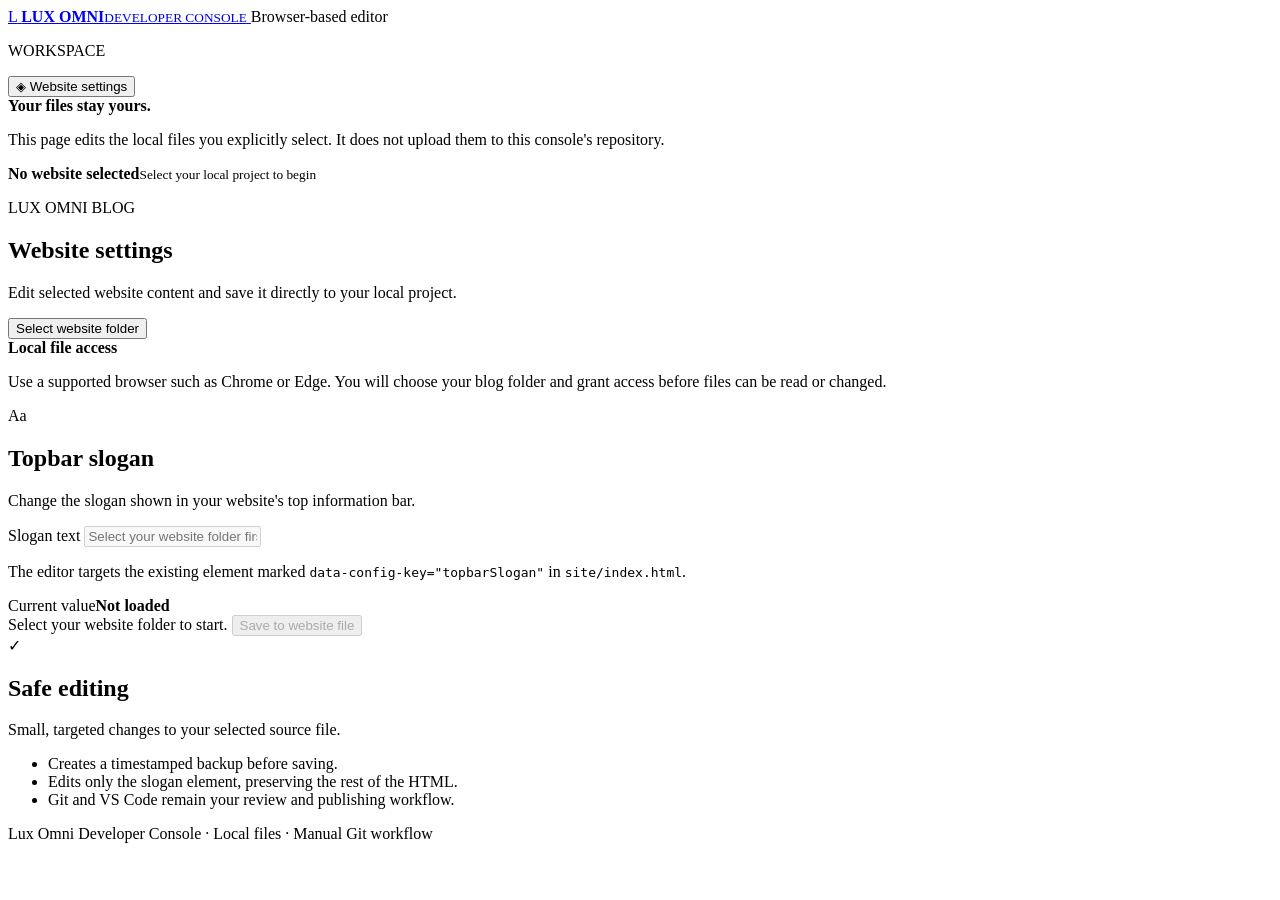
==== index.html @ 2f944602 "Add browser-based developer console" ====
<!doctype html>
<html lang="en">
<head>
  <meta charset="utf-8">
  <meta name="viewport" content="width=device-width, initial-scale=1">
  <meta name="description" content="A local-file editor for Lux Omni Blog, running in your browser.">
  <title>Lux Omni · Developer Console</title>
  <link rel="stylesheet" href="style.css">
  <script src="script.js" defer></script>
</head>
<body>
  <header class="topbar">
    <a class="brand" href="./" aria-label="Lux Omni Developer Console home">
      <span class="brand-mark">L</span>
      <span><strong> LUX OMNI</strong><small>DEVELOPER CONSOLE</small></span>
    </a>
    <span class="local-badge"><span></span> Browser-based editor</span>
  </header>

  <main class="app-shell">
    <aside class="sidebar">
      <p class="eyebrow">WORKSPACE</p>
      <button class="nav-item active" type="button"><span>◈</span> Website settings</button>
      <div class="sidebar-note">
        <strong>Your files stay yours.</strong>
        <p>This page edits the local files you explicitly select. It does not upload them to this console's repository.</p>
      </div>
      <div class="connection">
        <span class="status-dot" id="connection-dot"></span>
        <div><strong id="connection-label">No website selected</strong><small id="connection-sub">Select your local project to begin</small></div>
      </div>
    </aside>

    <section class="workspace">
      <div class="page-heading">
        <div>
          <p class="eyebrow">LUX OMNI BLOG</p>
          <h1>Website settings</h1>
          <p class="intro">Edit selected website content and save it directly to your local project.</p>
        </div>
        <button id="connect-button" class="button button-primary" type="button">Select website folder</button>
      </div>

      <div class="notice" id="browser-notice" role="status">
        <strong>Local file access</strong>
        <p>Use a supported browser such as Chrome or Edge. You will choose your blog folder and grant access before files can be read or changed.</p>
      </div>

      <section class="settings-card" aria-labelledby="topbar-title">
        <div class="card-heading">
          <div class="icon-tile">Aa</div>
          <div><h2 id="topbar-title">Topbar slogan</h2><p>Change the slogan shown in your website's top information bar.</p></div>
        </div>
        <div class="field-group">
          <label for="slogan-input">Slogan text</label>
          <input id="slogan-input" type="text" maxlength="180" placeholder="Select your website folder first" disabled>
          <p class="field-help">The editor targets the existing element marked <code>data-config-key="topbarSlogan"</code> in <code>site/index.html</code>.</p>
        </div>
        <div class="preview-row"><span>Current value</span><strong id="current-slogan">Not loaded</strong></div>
        <div class="card-actions">
          <span id="save-status" role="status" aria-live="polite">Select your website folder to start.</span>
          <button id="save-button" class="button button-primary" type="button" disabled>Save to website file</button>
        </div>
      </section>

      <section class="settings-card secondary-card">
        <div class="card-heading">
          <div class="icon-tile muted">✓</div>
          <div><h2>Safe editing</h2><p>Small, targeted changes to your selected source file.</p></div>
        </div>
        <ul class="safety-list">
          <li>Creates a timestamped backup before saving.</li>
          <li>Edits only the slogan element, preserving the rest of the HTML.</li>
          <li>Git and VS Code remain your review and publishing workflow.</li>
        </ul>
      </section>
      <footer>Lux Omni Developer Console <span>·</span> Local files · Manual Git workflow</footer>
    </section>
  </main>
</body>
</html>
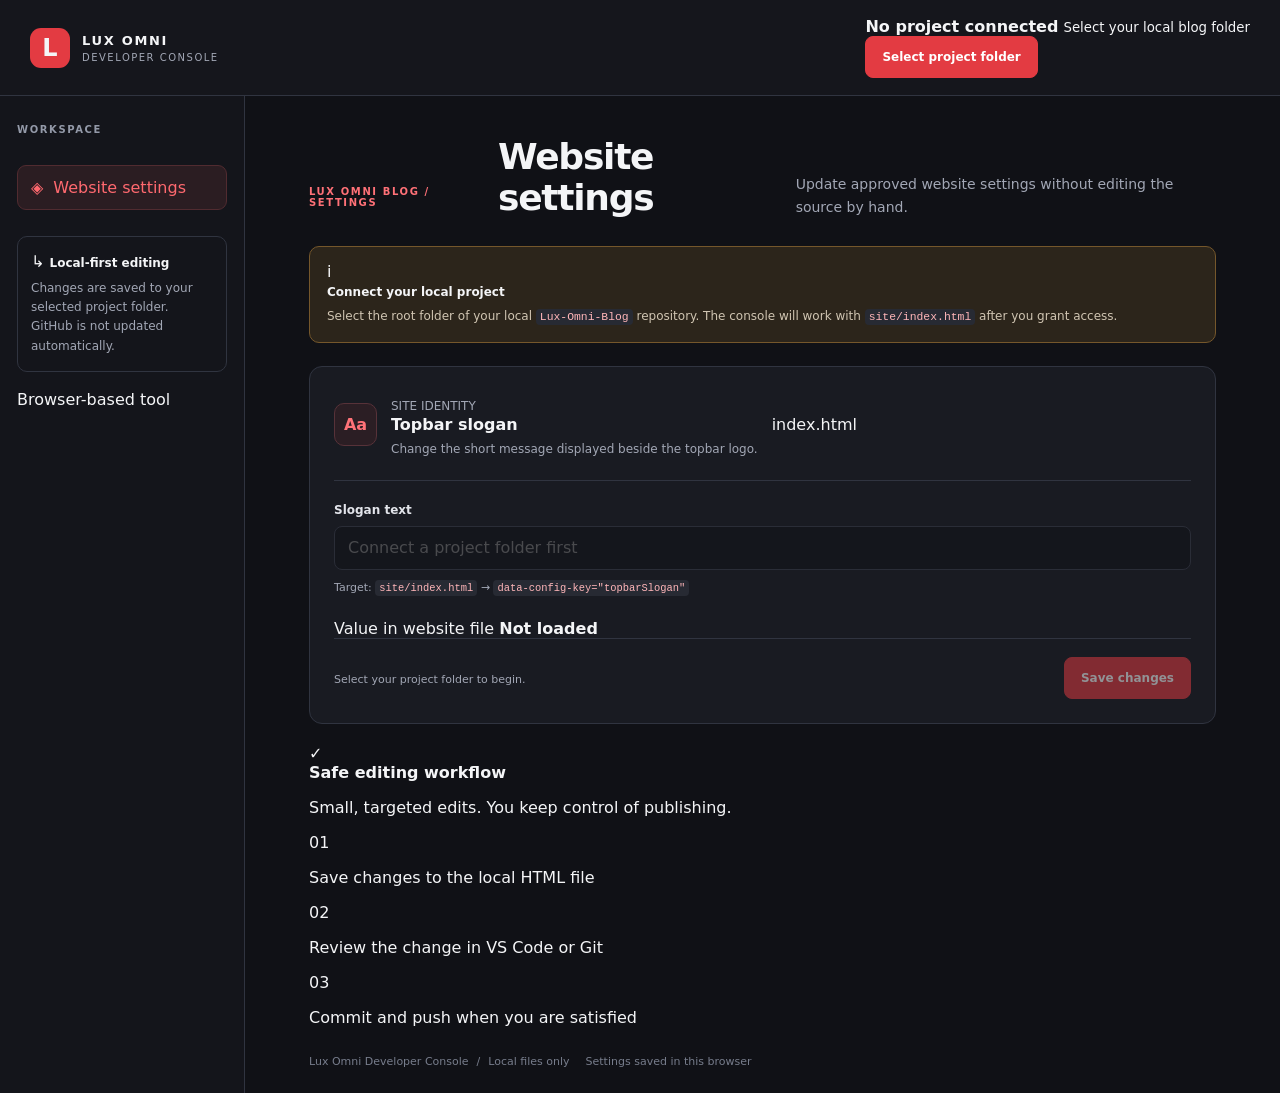
==== commit d25efca8: "Redesign console header and move project selection to topbar" ====
--- a/index.html
+++ b/index.html
@@ -3,7 +3,8 @@
 <head>
   <meta charset="utf-8">
   <meta name="viewport" content="width=device-width, initial-scale=1">
-  <meta name="description" content="A local-file editor for Lux Omni Blog, running in your browser.">
+  <meta name="description" content="A local-file settings console for Lux Omni Blog.">
+  <meta name="theme-color" content="#15161c">
   <title>Lux Omni · Developer Console</title>
   <link rel="stylesheet" href="style.css">
   <script src="script.js" defer></script>
@@ -11,70 +12,98 @@
 <body>
   <header class="topbar">
     <a class="brand" href="./" aria-label="Lux Omni Developer Console home">
-      <span class="brand-mark">L</span>
-      <span><strong> LUX OMNI</strong><small>DEVELOPER CONSOLE</small></span>
+      <span class="brand-mark" aria-hidden="true">L</span>
+      <span class="brand-copy"><strong>LUX OMNI</strong><small>DEVELOPER CONSOLE</small></span>
     </a>
-    <span class="local-badge"><span></span> Browser-based editor</span>
+
+    <div class="topbar-tools">
+      <div class="connection-status" id="connection-status" data-state="disconnected" role="status" aria-live="polite">
+        <span class="status-indicator" id="connection-indicator" aria-hidden="true"></span>
+        <span class="status-copy">
+          <strong id="connection-label">No project connected</strong>
+          <small id="connection-path">Select your local blog folder</small>
+        </span>
+      </div>
+      <button id="connect-button" class="button button-primary" type="button">Select project folder</button>
+    </div>
   </header>
 
   <main class="app-shell">
     <aside class="sidebar">
       <p class="eyebrow">WORKSPACE</p>
-      <button class="nav-item active" type="button"><span>◈</span> Website settings</button>
+      <div class="nav-item active"><span class="nav-icon" aria-hidden="true">◈</span><span>Website settings</span></div>
       <div class="sidebar-note">
-        <strong>Your files stay yours.</strong>
-        <p>This page edits the local files you explicitly select. It does not upload them to this console's repository.</p>
+        <span class="note-icon" aria-hidden="true">↳</span>
+        <strong>Local-first editing</strong>
+        <p>Changes are saved to your selected project folder. GitHub is not updated automatically.</p>
       </div>
-      <div class="connection">
-        <span class="status-dot" id="connection-dot"></span>
-        <div><strong id="connection-label">No website selected</strong><small id="connection-sub">Select your local project to begin</small></div>
+      <div class="sidebar-footer">
+        <span class="sidebar-dot" aria-hidden="true"></span>
+        <span>Browser-based tool</span>
       </div>
     </aside>
 
     <section class="workspace">
       <div class="page-heading">
-        <div>
-          <p class="eyebrow">LUX OMNI BLOG</p>
-          <h1>Website settings</h1>
-          <p class="intro">Edit selected website content and save it directly to your local project.</p>
-        </div>
-        <button id="connect-button" class="button button-primary" type="button">Select website folder</button>
+        <p class="eyebrow">LUX OMNI BLOG / SETTINGS</p>
+        <h1>Website settings</h1>
+        <p class="intro">Update approved website settings without editing the source by hand.</p>
       </div>
 
-      <div class="notice" id="browser-notice" role="status">
-        <strong>Local file access</strong>
-        <p>Use a supported browser such as Chrome or Edge. You will choose your blog folder and grant access before files can be read or changed.</p>
+      <div class="notice" id="browser-notice">
+        <span class="notice-symbol" aria-hidden="true">i</span>
+        <div>
+          <strong>Connect your local project</strong>
+          <p>Select the root folder of your local <code>Lux-Omni-Blog</code> repository. The console will work with <code>site/index.html</code> after you grant access.</p>
+        </div>
       </div>
 
       <section class="settings-card" aria-labelledby="topbar-title">
         <div class="card-heading">
-          <div class="icon-tile">Aa</div>
-          <div><h2 id="topbar-title">Topbar slogan</h2><p>Change the slogan shown in your website's top information bar.</p></div>
+          <div class="icon-tile" aria-hidden="true">Aa</div>
+          <div class="card-heading-copy">
+            <p class="section-kicker">SITE IDENTITY</p>
+            <h2 id="topbar-title">Topbar slogan</h2>
+            <p>Change the short message displayed beside the topbar logo.</p>
+          </div>
+          <span class="file-tag">index.html</span>
         </div>
+
         <div class="field-group">
           <label for="slogan-input">Slogan text</label>
-          <input id="slogan-input" type="text" maxlength="180" placeholder="Select your website folder first" disabled>
-          <p class="field-help">The editor targets the existing element marked <code>data-config-key="topbarSlogan"</code> in <code>site/index.html</code>.</p>
+          <input id="slogan-input" type="text" maxlength="180" placeholder="Connect a project folder first" autocomplete="off" disabled>
+          <p class="field-help">Target: <code>site/index.html</code> → <code>data-config-key="topbarSlogan"</code></p>
         </div>
-        <div class="preview-row"><span>Current value</span><strong id="current-slogan">Not loaded</strong></div>
+
+        <div class="current-value">
+          <span class="current-label">Value in website file</span>
+          <strong id="current-slogan">Not loaded</strong>
+        </div>
+
         <div class="card-actions">
-          <span id="save-status" role="status" aria-live="polite">Select your website folder to start.</span>
-          <button id="save-button" class="button button-primary" type="button" disabled>Save to website file</button>
+          <div class="save-feedback">
+            <span class="feedback-indicator" id="feedback-indicator" aria-hidden="true"></span>
+            <span id="save-status" role="status" aria-live="polite">Select your project folder to begin.</span>
+          </div>
+          <button id="save-button" class="button button-primary" type="button" disabled>Save changes</button>
         </div>
       </section>
 
-      <section class="settings-card secondary-card">
-        <div class="card-heading">
-          <div class="icon-tile muted">✓</div>
-          <div><h2>Safe editing</h2><p>Small, targeted changes to your selected source file.</p></div>
+      <section class="info-card">
+        <div class="info-heading">
+          <span class="info-icon" aria-hidden="true">✓</span>
+          <div><h2>Safe editing workflow</h2><p>Small, targeted edits. You keep control of publishing.</p></div>
         </div>
-        <ul class="safety-list">
-          <li>Creates a timestamped backup before saving.</li>
-          <li>Edits only the slogan element, preserving the rest of the HTML.</li>
-          <li>Git and VS Code remain your review and publishing workflow.</li>
-        </ul>
+        <div class="workflow-steps">
+          <div><span>01</span><p>Save changes to the local HTML file</p></div>
+          <div><span>02</span><p>Review the change in VS Code or Git</p></div>
+          <div><span>03</span><p>Commit and push when you are satisfied</p></div>
+        </div>
       </section>
-      <footer>Lux Omni Developer Console <span>·</span> Local files · Manual Git workflow</footer>
+
+      <footer class="page-footer">
+        <span>Lux Omni Developer Console</span><span class="footer-separator">/</span><span>Local files only</span><span class="footer-spacer"></span><span id="storage-label">Settings saved in this browser</span>
+      </footer>
     </section>
   </main>
 </body>
--- a/style.css
+++ b/style.css
@@ -0,0 +1,90 @@
+:root {
+  color-scheme: dark;
+  --canvas: #101116;
+  --panel: #191b22;
+  --panel-raised: #20232c;
+  --line: #303440;
+  --text: #f4f5f7;
+  --muted: #a2a7b5;
+  --accent: #e33b42;
+  --accent-hover: #f05259;
+  --good: #65d6a2;
+  --warning-bg: #2c251b;
+  --warning-line: #75572b;
+  font-family: Inter, "Segoe UI", system-ui, -apple-system, sans-serif;
+}
+* { box-sizing: border-box; }
+body { margin: 0; min-height: 100vh; color: var(--text); background: var(--canvas); }
+button, input { font: inherit; }
+button { cursor: pointer; }
+button:disabled, input:disabled { cursor: not-allowed; opacity: .52; }
+.topbar { display:flex; align-items:center; justify-content:space-between; padding:17px 30px; border-bottom:1px solid var(--line); background:#15161c; }
+.brand { display:flex; gap:12px; align-items:center; color:inherit; text-decoration:none; }
+.brand-mark { display:grid; place-items:center; width:40px; height:40px; border-radius:11px; background:var(--accent); font-weight:800; font-size:24px; }
+.brand strong { display:block; letter-spacing:.13em; font-size:13px; }
+.brand small { display:block; margin-top:4px; color:var(--muted); font-size:10px; letter-spacing:.15em; }
+.local-badge { display:flex; align-items:center; gap:9px; color:#c5cad4; font-size:12px; }
+.local-badge span, .status-dot { width:8px; height:8px; border-radius:50%; background:#777e8c; }
+.app-shell { display:grid; grid-template-columns:245px minmax(0, 1fr); min-height:calc(100vh - 75px); }
+.sidebar { display:flex; flex-direction:column; gap:18px; padding:28px 17px; border-right:1px solid var(--line); background:#14151b; }
+.eyebrow { margin:0 0 12px; color:#9399a8; font-size:10px; font-weight:700; letter-spacing:.16em; }
+.nav-item { display:flex; gap:10px; align-items:center; width:100%; padding:12px 13px; border:1px solid transparent; border-radius:9px; background:transparent; color:#d4d7df; text-align:left; }
+.nav-item span { color:#ff696f; }
+.nav-item.active { border-color:#512b30; background:#2b1d22; color:#fff; }
+.sidebar-note { margin-top:8px; padding:15px 13px; border:1px solid var(--line); border-radius:10px; }
+.sidebar-note strong { font-size:12px; }
+.sidebar-note p { margin:8px 0 0; color:var(--muted); font-size:12px; line-height:1.6; }
+.connection { display:flex; gap:10px; align-items:flex-start; margin-top:auto; padding:14px 8px 0; border-top:1px solid var(--line); }
+.connection strong, .connection small { display:block; }
+.connection strong { font-size:12px; }
+.connection small { margin-top:5px; color:var(--muted); font-size:11px; line-height:1.4; overflow-wrap:anywhere; }
+.connection .status-dot { flex:0 0 auto; margin-top:4px; }
+.connection.connected .status-dot { background:var(--good); box-shadow:0 0 0 4px #65d6a21a; }
+.workspace { width:min(100%, 1050px); padding:40px clamp(22px, 5vw, 66px) 25px; }
+.page-heading { display:flex; align-items:flex-end; justify-content:space-between; gap:24px; margin-bottom:28px; }
+.page-heading .eyebrow { margin-bottom:10px; color:#ff7177; }
+h1 { margin:0; font-size:clamp(27px, 3vw, 36px); letter-spacing:-.035em; }
+.intro { margin:12px 0 0; max-width:590px; color:var(--muted); line-height:1.6; font-size:14px; }
+.button { min-height:42px; padding:0 16px; border:1px solid var(--line); border-radius:8px; background:var(--panel-raised); color:var(--text); font-size:12px; font-weight:700; transition:background .15s ease, border-color .15s ease; }
+.button:hover:not(:disabled) { border-color:#505563; background:#2b2e39; }
+.button-primary { border-color:var(--accent); background:var(--accent); color:white; }
+.button-primary:hover:not(:disabled) { border-color:var(--accent-hover); background:var(--accent-hover); }
+.notice { margin-bottom:23px; padding:15px 17px; border:1px solid var(--warning-line); border-radius:10px; background:var(--warning-bg); }
+.notice strong { font-size:12px; }
+.notice p { margin:7px 0 0; color:#d0c5b2; font-size:12px; line-height:1.65; }
+.settings-card { margin-bottom:20px; padding:24px; border:1px solid var(--line); border-radius:13px; background:var(--panel); }
+.card-heading { display:flex; align-items:center; gap:14px; padding-bottom:22px; border-bottom:1px solid var(--line); }
+.icon-tile { display:grid; flex:0 0 auto; place-items:center; width:43px; height:43px; border:1px solid #573239; border-radius:10px; background:#2b1e24; color:#ff7278; font-weight:800; }
+.icon-tile.muted { border-color:#35453e; background:#202d28; color:var(--good); }
+h2 { margin:0; font-size:16px; }
+.card-heading p { margin:6px 0 0; color:var(--muted); font-size:12px; line-height:1.5; }
+.field-group { padding:22px 0; }
+label { display:block; margin-bottom:9px; color:#e2e4ea; font-size:12px; font-weight:700; }
+input { width:100%; min-height:44px; padding:0 13px; border:1px solid #3a3e4b; border-radius:8px; outline:none; background:#111218; color:var(--text); }
+input:focus { border-color:#e35a61; box-shadow:0 0 0 3px #e33b421f; }
+.field-help { margin:9px 0 0; color:var(--muted); font-size:11px; line-height:1.65; }
+code { padding:2px 4px; border-radius:4px; background:#272a33; color:#ffb6b9; font-family:ui-monospace, monospace; font-size:.95em; }
+.preview-row { display:flex; justify-content:space-between; gap:16px; padding:15px 0; border-top:1px solid var(--line); color:var(--muted); font-size:12px; }
+.preview-row strong { max-width:70%; color:#f3f4f7; font-weight:600; text-align:right; overflow-wrap:anywhere; }
+.card-actions { display:flex; align-items:center; justify-content:space-between; gap:18px; padding-top:18px; border-top:1px solid var(--line); }
+#save-status { color:var(--muted); font-size:11px; line-height:1.5; }
+#save-status.success { color:var(--good); }
+#save-status.error { color:#ff9a9e; }
+.safety-list { display:grid; gap:10px; padding-left:20px; color:#c2c6d1; font-size:12px; line-height:1.6; }
+.safety-list li::marker { color:var(--good); }
+footer { display:flex; flex-wrap:wrap; gap:8px; padding-top:12px; color:#777d8c; font-size:11px; }
+@media (max-width: 740px) {
+  .topbar { padding:14px 18px; }
+  .local-badge { font-size:0; }
+  .local-badge span { width:9px; height:9px; }
+  .app-shell { display:block; }
+  .sidebar { display:none; }
+  .workspace { padding:28px 17px 22px; }
+  .page-heading { align-items:flex-start; flex-direction:column; }
+  .settings-card { padding:18px; }
+  .card-actions { align-items:stretch; flex-direction:column; }
+  .card-actions .button { width:100%; }
+  .preview-row { align-items:flex-start; flex-direction:column; gap:8px; }
+  .preview-row strong { max-width:100%; text-align:left; }
+}
+@media (prefers-reduced-motion: reduce) { *, *::before, *::after { transition:none !important; } }
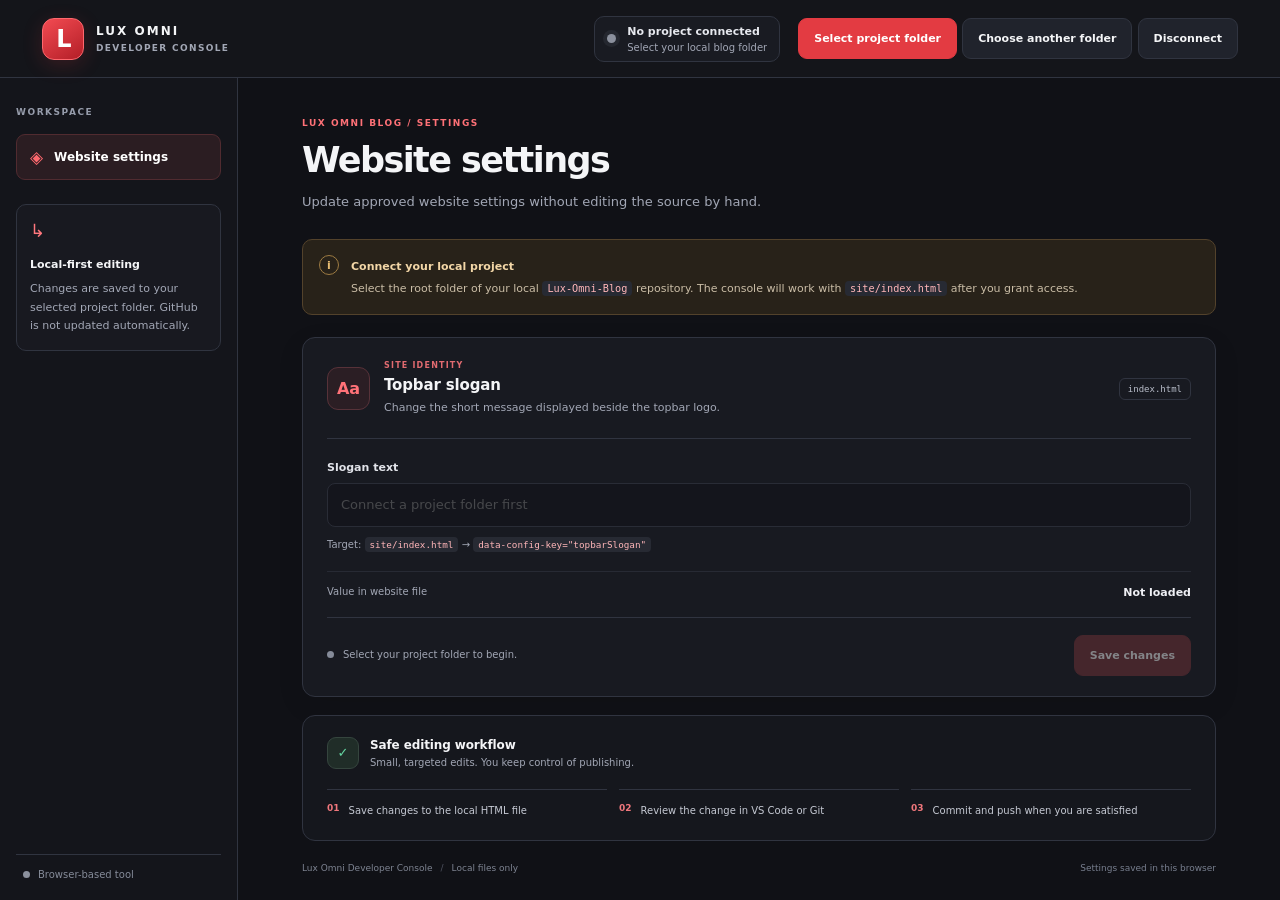
==== commit eb801307: "Add explicit disconnect and change-folder controls" ====
--- a/index.html
+++ b/index.html
@@ -24,7 +24,11 @@
           <small id="connection-path">Select your local blog folder</small>
         </span>
       </div>
-      <button id="connect-button" class="button button-primary" type="button">Select project folder</button>
+      <div class="topbar-actions">
+        <button id="connect-button" class="button button-primary" type="button">Select project folder</button>
+        <button id="choose-folder-button" class="button button-secondary" type="button" hidden>Choose another folder</button>
+        <button id="disconnect-button" class="button button-danger" type="button" hidden>Disconnect</button>
+      </div>
     </div>
   </header>
 
--- a/style.css
+++ b/style.css
@@ -1,90 +1,181 @@
 :root {
   color-scheme: dark;
   --canvas: #101116;
-  --panel: #191b22;
+  --panel: #181a21;
   --panel-raised: #20232c;
+  --panel-soft: #15171d;
   --line: #303440;
+  --line-soft: #272a34;
   --text: #f4f5f7;
   --muted: #a2a7b5;
+  --muted-strong: #c5cad4;
   --accent: #e33b42;
   --accent-hover: #f05259;
   --good: #65d6a2;
-  --warning-bg: #2c251b;
-  --warning-line: #75572b;
+  --good-soft: #1d3029;
+  --warning: #e8bd73;
   font-family: Inter, "Segoe UI", system-ui, -apple-system, sans-serif;
+  background: var(--canvas);
 }
 * { box-sizing: border-box; }
 body { margin: 0; min-height: 100vh; color: var(--text); background: var(--canvas); }
 button, input { font: inherit; }
 button { cursor: pointer; }
-button:disabled, input:disabled { cursor: not-allowed; opacity: .52; }
-.topbar { display:flex; align-items:center; justify-content:space-between; padding:17px 30px; border-bottom:1px solid var(--line); background:#15161c; }
-.brand { display:flex; gap:12px; align-items:center; color:inherit; text-decoration:none; }
-.brand-mark { display:grid; place-items:center; width:40px; height:40px; border-radius:11px; background:var(--accent); font-weight:800; font-size:24px; }
-.brand strong { display:block; letter-spacing:.13em; font-size:13px; }
-.brand small { display:block; margin-top:4px; color:var(--muted); font-size:10px; letter-spacing:.15em; }
-.local-badge { display:flex; align-items:center; gap:9px; color:#c5cad4; font-size:12px; }
-.local-badge span, .status-dot { width:8px; height:8px; border-radius:50%; background:#777e8c; }
-.app-shell { display:grid; grid-template-columns:245px minmax(0, 1fr); min-height:calc(100vh - 75px); }
-.sidebar { display:flex; flex-direction:column; gap:18px; padding:28px 17px; border-right:1px solid var(--line); background:#14151b; }
-.eyebrow { margin:0 0 12px; color:#9399a8; font-size:10px; font-weight:700; letter-spacing:.16em; }
-.nav-item { display:flex; gap:10px; align-items:center; width:100%; padding:12px 13px; border:1px solid transparent; border-radius:9px; background:transparent; color:#d4d7df; text-align:left; }
-.nav-item span { color:#ff696f; }
-.nav-item.active { border-color:#512b30; background:#2b1d22; color:#fff; }
-.sidebar-note { margin-top:8px; padding:15px 13px; border:1px solid var(--line); border-radius:10px; }
-.sidebar-note strong { font-size:12px; }
-.sidebar-note p { margin:8px 0 0; color:var(--muted); font-size:12px; line-height:1.6; }
-.connection { display:flex; gap:10px; align-items:flex-start; margin-top:auto; padding:14px 8px 0; border-top:1px solid var(--line); }
-.connection strong, .connection small { display:block; }
-.connection strong { font-size:12px; }
-.connection small { margin-top:5px; color:var(--muted); font-size:11px; line-height:1.4; overflow-wrap:anywhere; }
-.connection .status-dot { flex:0 0 auto; margin-top:4px; }
-.connection.connected .status-dot { background:var(--good); box-shadow:0 0 0 4px #65d6a21a; }
-.workspace { width:min(100%, 1050px); padding:40px clamp(22px, 5vw, 66px) 25px; }
-.page-heading { display:flex; align-items:flex-end; justify-content:space-between; gap:24px; margin-bottom:28px; }
-.page-heading .eyebrow { margin-bottom:10px; color:#ff7177; }
-h1 { margin:0; font-size:clamp(27px, 3vw, 36px); letter-spacing:-.035em; }
-.intro { margin:12px 0 0; max-width:590px; color:var(--muted); line-height:1.6; font-size:14px; }
-.button { min-height:42px; padding:0 16px; border:1px solid var(--line); border-radius:8px; background:var(--panel-raised); color:var(--text); font-size:12px; font-weight:700; transition:background .15s ease, border-color .15s ease; }
-.button:hover:not(:disabled) { border-color:#505563; background:#2b2e39; }
-.button-primary { border-color:var(--accent); background:var(--accent); color:white; }
-.button-primary:hover:not(:disabled) { border-color:var(--accent-hover); background:var(--accent-hover); }
-.notice { margin-bottom:23px; padding:15px 17px; border:1px solid var(--warning-line); border-radius:10px; background:var(--warning-bg); }
-.notice strong { font-size:12px; }
-.notice p { margin:7px 0 0; color:#d0c5b2; font-size:12px; line-height:1.65; }
-.settings-card { margin-bottom:20px; padding:24px; border:1px solid var(--line); border-radius:13px; background:var(--panel); }
-.card-heading { display:flex; align-items:center; gap:14px; padding-bottom:22px; border-bottom:1px solid var(--line); }
-.icon-tile { display:grid; flex:0 0 auto; place-items:center; width:43px; height:43px; border:1px solid #573239; border-radius:10px; background:#2b1e24; color:#ff7278; font-weight:800; }
-.icon-tile.muted { border-color:#35453e; background:#202d28; color:var(--good); }
-h2 { margin:0; font-size:16px; }
-.card-heading p { margin:6px 0 0; color:var(--muted); font-size:12px; line-height:1.5; }
-.field-group { padding:22px 0; }
-label { display:block; margin-bottom:9px; color:#e2e4ea; font-size:12px; font-weight:700; }
-input { width:100%; min-height:44px; padding:0 13px; border:1px solid #3a3e4b; border-radius:8px; outline:none; background:#111218; color:var(--text); }
-input:focus { border-color:#e35a61; box-shadow:0 0 0 3px #e33b421f; }
-.field-help { margin:9px 0 0; color:var(--muted); font-size:11px; line-height:1.65; }
-code { padding:2px 4px; border-radius:4px; background:#272a33; color:#ffb6b9; font-family:ui-monospace, monospace; font-size:.95em; }
-.preview-row { display:flex; justify-content:space-between; gap:16px; padding:15px 0; border-top:1px solid var(--line); color:var(--muted); font-size:12px; }
-.preview-row strong { max-width:70%; color:#f3f4f7; font-weight:600; text-align:right; overflow-wrap:anywhere; }
-.card-actions { display:flex; align-items:center; justify-content:space-between; gap:18px; padding-top:18px; border-top:1px solid var(--line); }
-#save-status { color:var(--muted); font-size:11px; line-height:1.5; }
-#save-status.success { color:var(--good); }
-#save-status.error { color:#ff9a9e; }
-.safety-list { display:grid; gap:10px; padding-left:20px; color:#c2c6d1; font-size:12px; line-height:1.6; }
-.safety-list li::marker { color:var(--good); }
-footer { display:flex; flex-wrap:wrap; gap:8px; padding-top:12px; color:#777d8c; font-size:11px; }
-@media (max-width: 740px) {
-  .topbar { padding:14px 18px; }
-  .local-badge { font-size:0; }
-  .local-badge span { width:9px; height:9px; }
-  .app-shell { display:block; }
-  .sidebar { display:none; }
-  .workspace { padding:28px 17px 22px; }
-  .page-heading { align-items:flex-start; flex-direction:column; }
-  .settings-card { padding:18px; }
-  .card-actions { align-items:stretch; flex-direction:column; }
-  .card-actions .button { width:100%; }
-  .preview-row { align-items:flex-start; flex-direction:column; gap:8px; }
-  .preview-row strong { max-width:100%; text-align:left; }
+button:disabled, input:disabled { cursor: not-allowed; opacity: .5; }
+button:focus-visible, input:focus-visible, a:focus-visible { outline: 2px solid #ff8085; outline-offset: 3px; }
+
+.topbar {
+  position: sticky;
+  top: 0;
+  z-index: 20;
+  display: flex;
+  align-items: center;
+  justify-content: space-between;
+  gap: 24px;
+  min-height: 78px;
+  padding: 14px clamp(18px, 4vw, 42px);
+  border-bottom: 1px solid var(--line);
+  background: rgb(21 22 28 / 96%);
+  backdrop-filter: blur(14px);
 }
-@media (prefers-reduced-motion: reduce) { *, *::before, *::after { transition:none !important; } }
+.brand { display: flex; flex: 0 0 auto; align-items: center; gap: 12px; color: inherit; text-decoration: none; }
+.brand-mark {
+  display: grid;
+  place-items: center;
+  width: 42px;
+  height: 42px;
+  border: 1px solid #ff686e;
+  border-radius: 12px;
+  background: linear-gradient(145deg, #f34b52, #b31e27);
+  box-shadow: 0 5px 20px rgb(227 59 66 / 18%);
+  color: white;
+  font-size: 24px;
+  font-weight: 850;
+  letter-spacing: -.07em;
+}
+.brand-copy strong { display: block; font-size: 12px; font-weight: 800; letter-spacing: .17em; }
+.brand-copy small { display: block; margin-top: 5px; color: var(--muted); font-size: 9px; font-weight: 700; letter-spacing: .15em; }
+.topbar-tools { display: flex; align-items: center; justify-content: flex-end; gap: 18px; min-width: 0; }
+.connection-status {
+  display: flex;
+  align-items: center;
+  gap: 11px;
+  min-width: 0;
+  min-height: 43px;
+  padding: 8px 12px;
+  border: 1px solid var(--line);
+  border-radius: 10px;
+  background: #191b22;
+  transition: border-color .15s ease, background .15s ease;
+}
+.connection-status[data-state="connected"] { border-color: #315b49; background: #17231f; }
+.connection-status[data-state="permission"] { border-color: #6c5431; background: #252117; }
+.status-indicator { width: 9px; height: 9px; flex: 0 0 auto; border-radius: 50%; background: #8b909d; box-shadow: 0 0 0 4px rgb(139 144 157 / 10%); }
+.connection-status[data-state="connected"] .status-indicator { background: var(--good); box-shadow: 0 0 0 4px rgb(101 214 162 / 10%); }
+.connection-status[data-state="permission"] .status-indicator { background: var(--warning); box-shadow: 0 0 0 4px rgb(232 189 115 / 10%); }
+.status-copy { display: block; min-width: 0; }
+.status-copy strong { display: block; max-width: 240px; overflow: hidden; color: #e6e8ee; font-size: 11px; font-weight: 700; text-overflow: ellipsis; white-space: nowrap; }
+.status-copy small { display: block; max-width: 270px; margin-top: 4px; overflow: hidden; color: var(--muted); font-size: 10px; text-overflow: ellipsis; white-space: nowrap; }
+.button { display: inline-flex; min-height: 41px; flex: 0 0 auto; align-items: center; justify-content: center; gap: 8px; padding: 0 15px; border: 1px solid var(--line); border-radius: 9px; background: var(--panel-raised); color: var(--text); font-size: 11px; font-weight: 750; transition: background .15s ease, border-color .15s ease, transform .15s ease; }
+.button:hover:not(:disabled) { border-color: #555b6a; background: #2b2e39; }
+.button:active:not(:disabled) { transform: translateY(1px); }
+.button-primary { border-color: var(--accent); background: var(--accent); color: white; }
+.button-primary:hover:not(:disabled) { border-color: var(--accent-hover); background: var(--accent-hover); }
+.button-primary:disabled { border-color: #723237; background: #723237; color: #eee; }
+
+.app-shell { display: grid; grid-template-columns: 238px minmax(0, 1fr); min-height: calc(100vh - 78px); }
+.sidebar { display: flex; flex-direction: column; gap: 17px; padding: 29px 16px 20px; border-right: 1px solid var(--line); background: #14151b; }
+.eyebrow { margin: 0; color: #969cab; font-size: 9px; font-weight: 800; letter-spacing: .17em; }
+.nav-item { display: flex; align-items: center; gap: 11px; padding: 12px 13px; border: 1px solid #512b30; border-radius: 9px; background: #2b1d22; color: #fff; font-size: 12px; font-weight: 650; }
+.nav-icon { color: #ff696f; font-size: 17px; }
+.sidebar-note { position: relative; margin-top: 7px; padding: 15px 13px 14px; border: 1px solid var(--line); border-radius: 10px; background: #181920; }
+.note-icon { display: block; margin-bottom: 12px; color: #ff777d; font-size: 18px; }
+.sidebar-note strong { font-size: 11px; }
+.sidebar-note p { margin: 8px 0 0; color: var(--muted); font-size: 11px; line-height: 1.7; }
+.sidebar-footer { display: flex; align-items: center; gap: 8px; margin-top: auto; padding: 14px 7px 0; border-top: 1px solid var(--line); color: #858b99; font-size: 10px; }
+.sidebar-dot { width: 7px; height: 7px; border-radius: 50%; background: #8b909d; }
+
+.workspace { width: min(100%, 1050px); padding: 40px clamp(22px, 5vw, 66px) 22px; }
+.page-heading { margin-bottom: 27px; }
+.page-heading .eyebrow { margin-bottom: 12px; color: #ff7177; }
+h1 { margin: 0; font-size: clamp(27px, 3vw, 35px); font-weight: 760; letter-spacing: -.045em; }
+.intro { margin: 11px 0 0; color: var(--muted); font-size: 13px; line-height: 1.65; }
+.notice { display: flex; align-items: flex-start; gap: 12px; margin-bottom: 22px; padding: 15px 16px; border: 1px solid #53422b; border-radius: 10px; background: #282219; }
+.notice-symbol { display: grid; flex: 0 0 auto; place-items: center; width: 20px; height: 20px; border: 1px solid #9d7b42; border-radius: 50%; color: var(--warning); font-size: 11px; font-weight: 800; }
+.notice strong { color: #f3d7a7; font-size: 11px; }
+.notice p { margin: 6px 0 0; color: #cabda6; font-size: 11px; line-height: 1.7; }
+.notice code, code { padding: 2px 5px; border-radius: 4px; background: #272a33; color: #ffb6b9; font-family: ui-monospace, SFMono-Regular, Consolas, monospace; font-size: .93em; }
+
+.settings-card { margin-bottom: 18px; padding: 23px 24px 20px; border: 1px solid var(--line); border-radius: 13px; background: var(--panel); box-shadow: 0 8px 28px rgb(0 0 0 / 8%); }
+.card-heading { display: flex; align-items: center; gap: 14px; padding-bottom: 21px; border-bottom: 1px solid var(--line); }
+.icon-tile { display: grid; flex: 0 0 auto; place-items: center; width: 43px; height: 43px; border: 1px solid #573239; border-radius: 11px; background: #2b1e24; color: #ff7278; font-size: 16px; font-weight: 850; }
+.card-heading-copy { min-width: 0; }
+.section-kicker { margin: 0 0 6px; color: #e16b70; font-size: 8px; font-weight: 800; letter-spacing: .15em; }
+h2 { margin: 0; font-size: 15px; font-weight: 740; letter-spacing: -.01em; }
+.card-heading-copy > p:last-child { margin: 6px 0 0; color: var(--muted); font-size: 11px; line-height: 1.5; }
+.file-tag { margin-left: auto; padding: 5px 8px; border: 1px solid var(--line); border-radius: 6px; color: #b8bdc9; font-family: ui-monospace, monospace; font-size: 9px; }
+.field-group { padding: 22px 0 18px; }
+label { display: block; margin-bottom: 9px; color: #e2e4ea; font-size: 11px; font-weight: 750; }
+input { width: 100%; min-height: 44px; padding: 0 13px; border: 1px solid #3a3e4b; border-radius: 8px; outline: none; background: #111218; color: var(--text); font-size: 13px; }
+input:focus { border-color: #e35a61; box-shadow: 0 0 0 3px #e33b421f; }
+input:disabled { color: #989eab; }
+.field-help { margin: 9px 0 0; color: var(--muted); font-size: 10px; line-height: 1.7; }
+.current-value { display: flex; align-items: flex-start; justify-content: space-between; gap: 18px; padding: 14px 0 18px; border-top: 1px solid var(--line-soft); }
+.current-label { color: var(--muted); font-size: 10px; }
+.current-value strong { max-width: 70%; color: #eff0f5; font-size: 11px; font-weight: 650; text-align: right; overflow-wrap: anywhere; }
+.card-actions { display: flex; align-items: center; justify-content: space-between; gap: 18px; padding-top: 17px; border-top: 1px solid var(--line); }
+.save-feedback { display: flex; min-width: 0; align-items: flex-start; gap: 9px; }
+.feedback-indicator { width: 7px; height: 7px; flex: 0 0 auto; margin-top: 4px; border-radius: 50%; background: #858b99; }
+#save-status { color: var(--muted); font-size: 10px; line-height: 1.6; }
+#save-status.success { color: var(--good); }
+#save-status.error { color: #ff9a9e; }
+#save-status.success ~ .feedback-indicator, .save-feedback:has(#save-status.success) .feedback-indicator { background: var(--good); }
+.save-feedback:has(#save-status.error) .feedback-indicator { background: #ff767c; }
+
+.info-card { padding: 21px 24px; border: 1px solid var(--line); border-radius: 13px; background: #15171d; }
+.info-heading { display: flex; align-items: center; gap: 11px; }
+.info-icon { display: grid; place-items: center; width: 32px; height: 32px; border: 1px solid #35453e; border-radius: 9px; background: #202d28; color: var(--good); font-size: 13px; font-weight: 800; }
+.info-heading h2 { font-size: 12px; }
+.info-heading p { margin: 5px 0 0; color: var(--muted); font-size: 10px; }
+.workflow-steps { display: grid; grid-template-columns: repeat(3, minmax(0, 1fr)); gap: 12px; margin-top: 20px; }
+.workflow-steps > div { display: flex; align-items: flex-start; gap: 9px; padding-top: 13px; border-top: 1px solid var(--line); }
+.workflow-steps span { color: #f0777c; font-size: 9px; font-weight: 850; }
+.workflow-steps p { margin: 0; color: #c5c9d3; font-size: 10px; line-height: 1.6; }
+.page-footer { display: flex; flex-wrap: wrap; align-items: center; gap: 8px; padding-top: 22px; color: #7e8492; font-size: 9px; }
+.footer-separator { color: #4f5360; }
+.footer-spacer { flex: 1; }
+#storage-label { color: #777e8e; }
+
+@media (max-width: 850px) {
+  .topbar { gap: 14px; padding-inline: 18px; }
+  .topbar-tools { gap: 12px; }
+  .status-copy strong { max-width: 175px; }
+  .status-copy small { max-width: 195px; }
+  .app-shell { grid-template-columns: 200px minmax(0, 1fr); }
+  .sidebar { padding-inline: 12px; }
+  .workspace { padding-inline: 24px; }
+}
+@media (max-width: 650px) {
+  .topbar { min-height: unset; align-items: flex-start; flex-direction: column; padding: 14px 16px; }
+  .brand-mark { width: 37px; height: 37px; }
+  .topbar-tools { width: 100%; justify-content: space-between; gap: 10px; }
+  .status-copy strong { max-width: 48vw; }
+  .status-copy small { max-width: 48vw; }
+  .button { min-height: 39px; padding-inline: 11px; font-size: 10px; }
+  .app-shell { display: block; min-height: auto; }
+  .sidebar { display: none; }
+  .workspace { padding: 28px 15px 20px; }
+  .settings-card { padding: 18px; }
+  .card-heading { gap: 11px; }
+  .file-tag { display: none; }
+  .card-actions { align-items: stretch; flex-direction: column; }
+  .card-actions .button { width: 100%; }
+  .current-value { flex-direction: column; gap: 8px; }
+  .current-value strong { max-width: 100%; text-align: left; }
+  .workflow-steps { grid-template-columns: 1fr; gap: 9px; }
+  .workflow-steps > div { padding-top: 11px; }
+  .footer-spacer { display: none; }
+}
+@media (prefers-reduced-motion: reduce) {
+  *, *::before, *::after { transition: none !important; }
+}
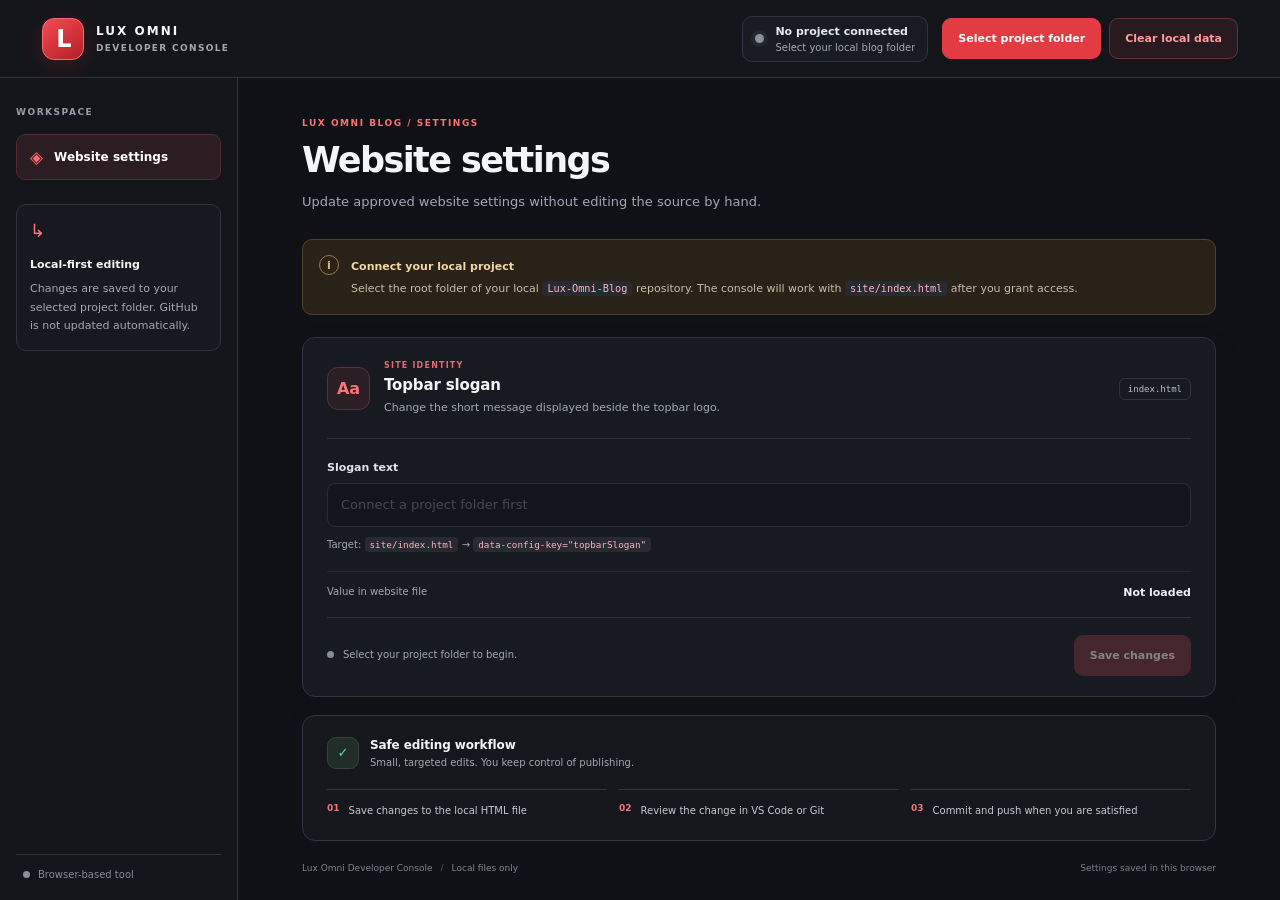
==== commit 196af082: "Add clear local data button to Developer Console" ====
--- a/index.html
+++ b/index.html
@@ -28,6 +28,7 @@
         <button id="connect-button" class="button button-primary" type="button">Select project folder</button>
         <button id="choose-folder-button" class="button button-secondary" type="button" hidden>Choose another folder</button>
         <button id="disconnect-button" class="button button-danger" type="button" hidden>Disconnect</button>
+        <button id="clear-local-data-button" class="button button-danger" type="button" title="Remove this console's saved browser settings and remembered folder handle">Clear local data</button>
       </div>
     </div>
   </header>
--- a/style.css
+++ b/style.css
@@ -55,7 +55,9 @@
 }
 .brand-copy strong { display: block; font-size: 12px; font-weight: 800; letter-spacing: .17em; }
 .brand-copy small { display: block; margin-top: 5px; color: var(--muted); font-size: 9px; font-weight: 700; letter-spacing: .15em; }
-.topbar-tools { display: flex; align-items: center; justify-content: flex-end; gap: 18px; min-width: 0; }
+.topbar-tools { display: flex; align-items: center; justify-content: flex-end; gap: 14px; min-width: 0; }
+.topbar-actions { display: flex; align-items: center; justify-content: flex-end; gap: 8px; flex-wrap: wrap; }
+.topbar-actions [hidden] { display: none !important; }
 .connection-status {
   display: flex;
   align-items: center;
@@ -82,6 +84,10 @@
 .button-primary { border-color: var(--accent); background: var(--accent); color: white; }
 .button-primary:hover:not(:disabled) { border-color: var(--accent-hover); background: var(--accent-hover); }
 .button-primary:disabled { border-color: #723237; background: #723237; color: #eee; }
+.button-secondary { border-color: #414653; background: #22252e; color: #e7e9f0; }
+.button-secondary:hover:not(:disabled) { border-color: #62697a; background: #2b2f3a; }
+.button-danger { border-color: #64343a; background: #281b20; color: #ff9ba0; }
+.button-danger:hover:not(:disabled) { border-color: #93414a; background: #3a2026; }
 
 .app-shell { display: grid; grid-template-columns: 238px minmax(0, 1fr); min-height: calc(100vh - 78px); }
 .sidebar { display: flex; flex-direction: column; gap: 17px; padding: 29px 16px 20px; border-right: 1px solid var(--line); background: #14151b; }
@@ -149,6 +155,7 @@
 @media (max-width: 850px) {
   .topbar { gap: 14px; padding-inline: 18px; }
   .topbar-tools { gap: 12px; }
+  .topbar-actions { gap: 7px; }
   .status-copy strong { max-width: 175px; }
   .status-copy small { max-width: 195px; }
   .app-shell { grid-template-columns: 200px minmax(0, 1fr); }
@@ -158,7 +165,8 @@
 @media (max-width: 650px) {
   .topbar { min-height: unset; align-items: flex-start; flex-direction: column; padding: 14px 16px; }
   .brand-mark { width: 37px; height: 37px; }
-  .topbar-tools { width: 100%; justify-content: space-between; gap: 10px; }
+  .topbar-tools { width: 100%; align-items: flex-start; flex-wrap: wrap; justify-content: space-between; gap: 10px; }
+  .topbar-actions { width: 100%; justify-content: flex-start; }
   .status-copy strong { max-width: 48vw; }
   .status-copy small { max-width: 48vw; }
   .button { min-height: 39px; padding-inline: 11px; font-size: 10px; }
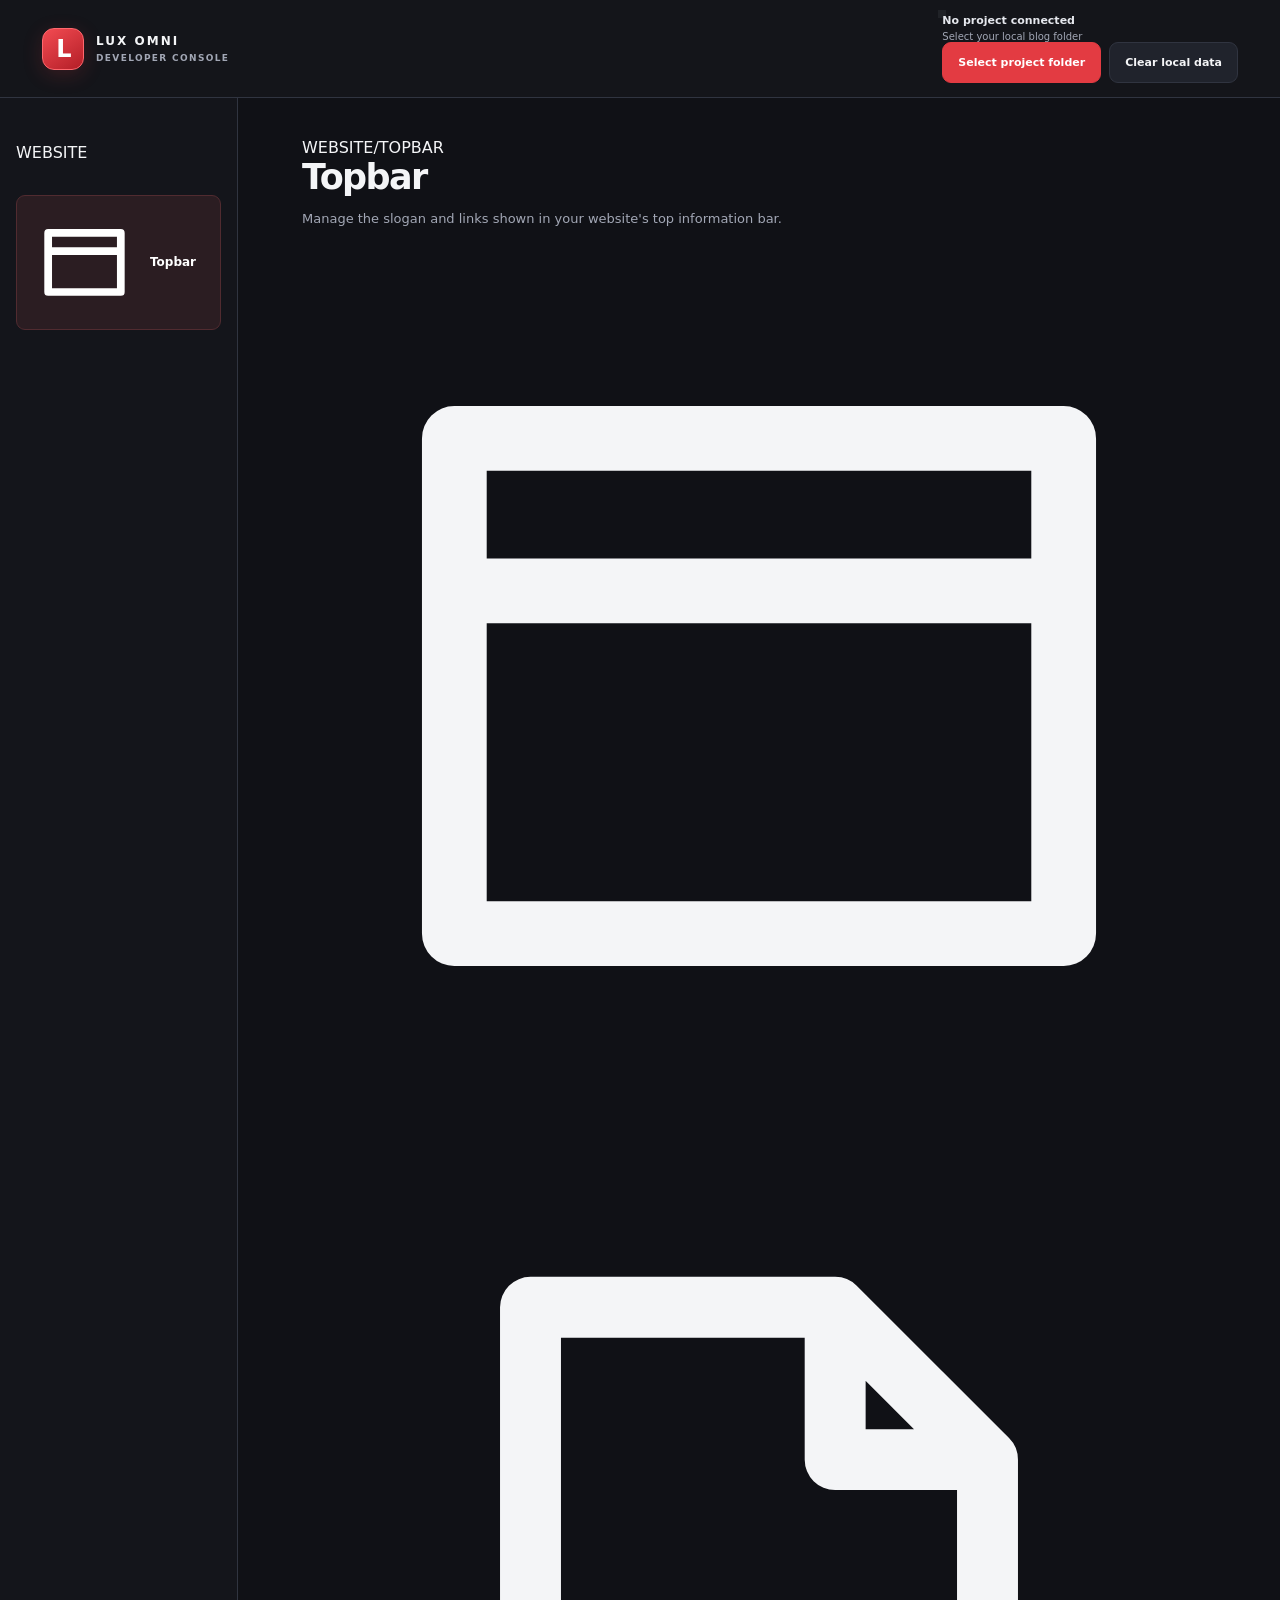
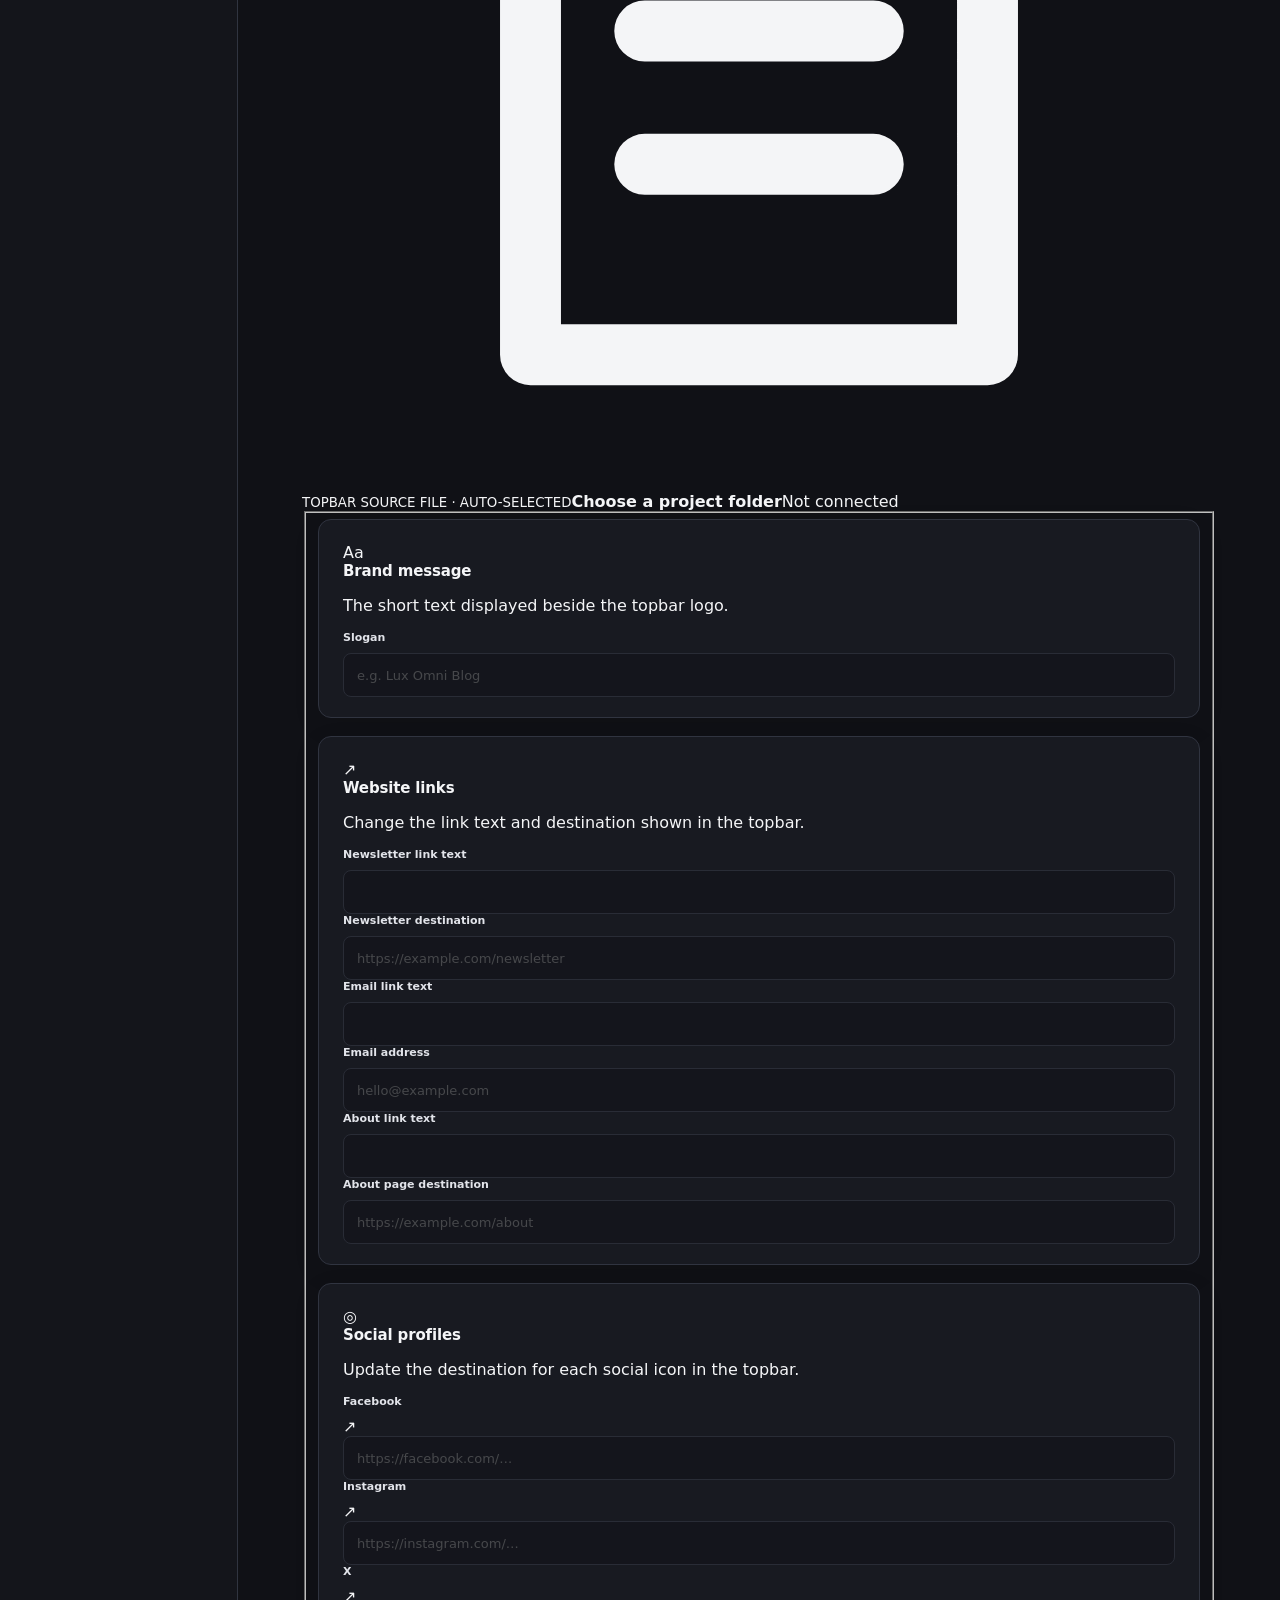
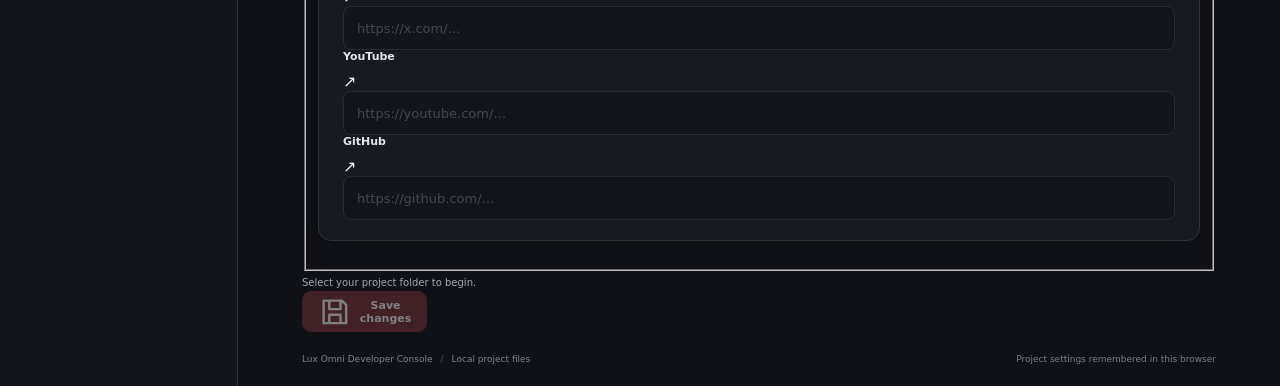
==== commit 899e2ef6: "Redesign Developer Console around project and Topbar settings" ====
--- a/index.html
+++ b/index.html
@@ -11,104 +11,43 @@
 </head>
 <body>
   <header class="topbar">
-    <a class="brand" href="./" aria-label="Lux Omni Developer Console home">
-      <span class="brand-mark" aria-hidden="true">L</span>
-      <span class="brand-copy"><strong>LUX OMNI</strong><small>DEVELOPER CONSOLE</small></span>
-    </a>
-
-    <div class="topbar-tools">
-      <div class="connection-status" id="connection-status" data-state="disconnected" role="status" aria-live="polite">
-        <span class="status-indicator" id="connection-indicator" aria-hidden="true"></span>
-        <span class="status-copy">
-          <strong id="connection-label">No project connected</strong>
-          <small id="connection-path">Select your local blog folder</small>
-        </span>
-      </div>
+    <a class="brand" href="./" aria-label="Developer Console home"><span class="brand-mark" aria-hidden="true">L</span><span class="brand-copy"><strong>LUX OMNI</strong><small>DEVELOPER CONSOLE</small></span></a>
+    <div class="project-area">
+      <div class="project-state" id="connection-status" data-state="disconnected" role="status" aria-live="polite"><span class="status-indicator" aria-hidden="true"></span><span class="status-copy"><strong id="connection-label">No project selected</strong><small id="connection-path">Choose a project folder to begin</small></span></div>
       <div class="topbar-actions">
-        <button id="connect-button" class="button button-primary" type="button">Select project folder</button>
+        <button id="connect-button" class="button button-primary" type="button">Choose project folder</button>
         <button id="choose-folder-button" class="button button-secondary" type="button" hidden>Choose another folder</button>
-        <button id="disconnect-button" class="button button-danger" type="button" hidden>Disconnect</button>
-        <button id="clear-local-data-button" class="button button-danger" type="button" title="Remove this console's saved browser settings and remembered folder handle">Clear local data</button>
+        <button id="disconnect-button" class="button button-secondary" type="button" hidden>Disconnect</button>
+        <button id="clear-local-data-button" class="button button-quiet-danger" type="button" title="Clear saved console settings and the remembered folder handle">Clear local data</button>
       </div>
     </div>
   </header>
 
   <main class="app-shell">
-    <aside class="sidebar">
-      <p class="eyebrow">WORKSPACE</p>
-      <div class="nav-item active"><span class="nav-icon" aria-hidden="true">◈</span><span>Website settings</span></div>
-      <div class="sidebar-note">
-        <span class="note-icon" aria-hidden="true">↳</span>
-        <strong>Local-first editing</strong>
-        <p>Changes are saved to your selected project folder. GitHub is not updated automatically.</p>
-      </div>
-      <div class="sidebar-footer">
-        <span class="sidebar-dot" aria-hidden="true"></span>
-        <span>Browser-based tool</span>
-      </div>
-    </aside>
-
-    <section class="workspace">
-      <div class="page-heading">
-        <p class="eyebrow">LUX OMNI BLOG / SETTINGS</p>
-        <h1>Website settings</h1>
-        <p class="intro">Update approved website settings without editing the source by hand.</p>
-      </div>
-
-      <div class="notice" id="browser-notice">
-        <span class="notice-symbol" aria-hidden="true">i</span>
-        <div>
-          <strong>Connect your local project</strong>
-          <p>Select the root folder of your local <code>Lux-Omni-Blog</code> repository. The console will work with <code>site/index.html</code> after you grant access.</p>
-        </div>
-      </div>
-
-      <section class="settings-card" aria-labelledby="topbar-title">
-        <div class="card-heading">
-          <div class="icon-tile" aria-hidden="true">Aa</div>
-          <div class="card-heading-copy">
-            <p class="section-kicker">SITE IDENTITY</p>
-            <h2 id="topbar-title">Topbar slogan</h2>
-            <p>Change the short message displayed beside the topbar logo.</p>
-          </div>
-          <span class="file-tag">index.html</span>
-        </div>
-
-        <div class="field-group">
-          <label for="slogan-input">Slogan text</label>
-          <input id="slogan-input" type="text" maxlength="180" placeholder="Connect a project folder first" autocomplete="off" disabled>
-          <p class="field-help">Target: <code>site/index.html</code> → <code>data-config-key="topbarSlogan"</code></p>
-        </div>
-
-        <div class="current-value">
-          <span class="current-label">Value in website file</span>
-          <strong id="current-slogan">Not loaded</strong>
-        </div>
-
-        <div class="card-actions">
-          <div class="save-feedback">
-            <span class="feedback-indicator" id="feedback-indicator" aria-hidden="true"></span>
-            <span id="save-status" role="status" aria-live="polite">Select your project folder to begin.</span>
-          </div>
-          <button id="save-button" class="button button-primary" type="button" disabled>Save changes</button>
-        </div>
-      </section>
-
-      <section class="info-card">
-        <div class="info-heading">
-          <span class="info-icon" aria-hidden="true">✓</span>
-          <div><h2>Safe editing workflow</h2><p>Small, targeted edits. You keep control of publishing.</p></div>
-        </div>
-        <div class="workflow-steps">
-          <div><span>01</span><p>Save changes to the local HTML file</p></div>
-          <div><span>02</span><p>Review the change in VS Code or Git</p></div>
-          <div><span>03</span><p>Commit and push when you are satisfied</p></div>
-        </div>
-      </section>
-
-      <footer class="page-footer">
-        <span>Lux Omni Developer Console</span><span class="footer-separator">/</span><span>Local files only</span><span class="footer-spacer"></span><span id="storage-label">Settings saved in this browser</span>
-      </footer>
+    <aside class="sidebar" aria-label="Developer Console settings"><p class="sidebar-label">WEBSITE</p><button class="nav-item active" id="topbar-nav" type="button" aria-current="page"><svg viewBox="0 0 24 24" aria-hidden="true"><path d="M4 5.5h16v13H4zM4 9.5h16" fill="none" stroke="currentColor" stroke-width="1.7" stroke-linejoin="round"/></svg><span>Topbar</span><span class="nav-indicator" aria-hidden="true"></span></button></aside>
+    <section class="workspace" aria-labelledby="page-title">
+      <div class="page-heading"><div class="breadcrumb"><span>WEBSITE</span><span class="breadcrumb-separator">/</span><span>TOPBAR</span></div><div class="heading-row"><div><h1 id="page-title">Topbar</h1><p class="intro">Manage the slogan and links shown in your website's top information bar.</p></div><span class="module-icon" aria-hidden="true"><svg viewBox="0 0 24 24"><path d="M4 5.5h16v13H4zM4 9.5h16" fill="none" stroke="currentColor" stroke-width="1.7" stroke-linejoin="round"/></svg></span></div></div>
+      <div class="browser-notice" id="browser-notice" hidden><span class="notice-icon" aria-hidden="true">!</span><div><strong>Local folder access required</strong><p>Open the console in a current version of Chrome or Edge, then choose your website's root folder.</p></div></div>
+      <div class="file-context"><span class="file-context-icon" aria-hidden="true"><svg viewBox="0 0 24 24"><path d="M6 3.5h8l4 4v13H6zM14 3.5v4h4M9 12h6M9 15.5h6" fill="none" stroke="currentColor" stroke-width="1.6" stroke-linecap="round" stroke-linejoin="round"/></svg></span><span class="file-context-copy"><small>TOPBAR SOURCE FILE · AUTO-SELECTED</small><strong id="target-file-path">Choose a project folder</strong></span><span class="file-context-state" id="file-context-state">Not connected</span></div>
+      <form id="topbar-form" autocomplete="off">
+        <fieldset id="topbar-fields" disabled>
+          <section class="settings-card"><div class="section-heading"><div class="section-icon" aria-hidden="true">Aa</div><div><h2>Brand message</h2><p>The short text displayed beside the topbar logo.</p></div></div><div class="field"><label for="slogan-input">Slogan</label><input id="slogan-input" name="slogan" type="text" maxlength="180" placeholder="e.g. Lux Omni Blog" required></div></section>
+          <section class="settings-card"><div class="section-heading"><div class="section-icon" aria-hidden="true">↗</div><div><h2>Website links</h2><p>Change the link text and destination shown in the topbar.</p></div></div><div class="form-grid">
+            <div class="field"><label for="newsletter-label-input">Newsletter link text</label><input id="newsletter-label-input" type="text" maxlength="80" required></div><div class="field"><label for="newsletter-url-input">Newsletter destination</label><input id="newsletter-url-input" type="url" inputmode="url" placeholder="https://example.com/newsletter" required></div>
+            <div class="field"><label for="email-text-input">Email link text</label><input id="email-text-input" type="text" maxlength="160" required></div><div class="field"><label for="email-address-input">Email address</label><input id="email-address-input" type="email" inputmode="email" placeholder="hello@example.com" required></div>
+            <div class="field"><label for="about-label-input">About link text</label><input id="about-label-input" type="text" maxlength="80" required></div><div class="field"><label for="about-url-input">About page destination</label><input id="about-url-input" type="url" inputmode="url" placeholder="https://example.com/about" required></div>
+          </div></section>
+          <section class="settings-card"><div class="section-heading"><div class="section-icon" aria-hidden="true">◎</div><div><h2>Social profiles</h2><p>Update the destination for each social icon in the topbar.</p></div></div><div class="social-grid">
+            <div class="field"><label for="social-facebook">Facebook</label><div class="input-prefix">↗<input id="social-facebook" data-social="Facebook" type="url" inputmode="url" placeholder="https://facebook.com/…"></div></div>
+            <div class="field"><label for="social-instagram">Instagram</label><div class="input-prefix">↗<input id="social-instagram" data-social="Instagram" type="url" inputmode="url" placeholder="https://instagram.com/…"></div></div>
+            <div class="field"><label for="social-x">X</label><div class="input-prefix">↗<input id="social-x" data-social="X" type="url" inputmode="url" placeholder="https://x.com/…"></div></div>
+            <div class="field"><label for="social-youtube">YouTube</label><div class="input-prefix">↗<input id="social-youtube" data-social="YouTube" type="url" inputmode="url" placeholder="https://youtube.com/…"></div></div>
+            <div class="field"><label for="social-github">GitHub</label><div class="input-prefix">↗<input id="social-github" data-social="GitHub" type="url" inputmode="url" placeholder="https://github.com/…"></div></div>
+          </div></section>
+        </fieldset>
+        <div class="save-bar"><div class="save-message" role="status" aria-live="polite"><span class="save-dot" id="save-dot" aria-hidden="true"></span><span id="save-status">Choose your project folder to load Topbar settings.</span></div><button id="save-button" class="button button-primary save-button" type="submit" disabled><svg viewBox="0 0 24 24" aria-hidden="true"><path d="M5 4h12l3 3v13H4V4zM8 4v6h8V4M8 20v-6h8v6" fill="none" stroke="currentColor" stroke-width="1.7" stroke-linejoin="round"/></svg>Save changes</button></div>
+      </form>
+      <footer class="page-footer"><span>Lux Omni Developer Console</span><span class="footer-separator">/</span><span>Local project files</span><span class="footer-spacer"></span><span id="storage-label">Project settings remembered in this browser</span></footer>
     </section>
   </main>
 </body>
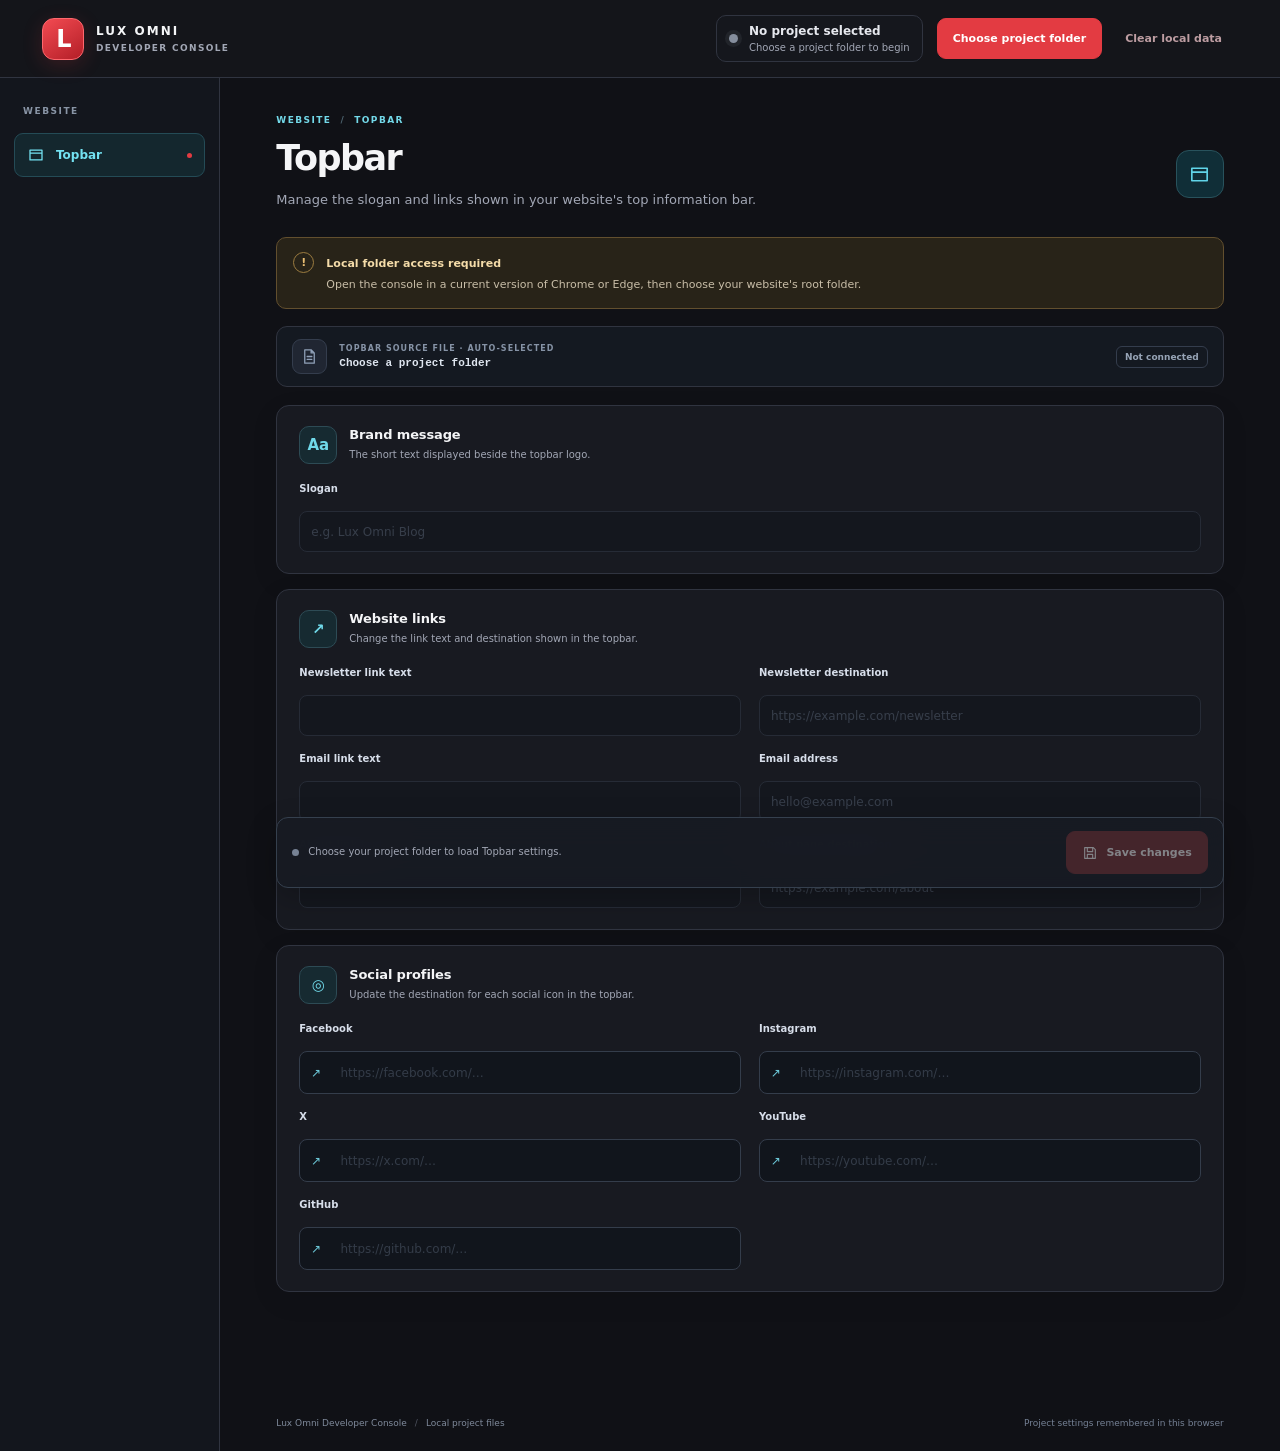
==== commit 3b4184db: "Allow URLs without protocol in Topbar settings" ====
--- a/index.html
+++ b/index.html
@@ -33,16 +33,16 @@
         <fieldset id="topbar-fields" disabled>
           <section class="settings-card"><div class="section-heading"><div class="section-icon" aria-hidden="true">Aa</div><div><h2>Brand message</h2><p>The short text displayed beside the topbar logo.</p></div></div><div class="field"><label for="slogan-input">Slogan</label><input id="slogan-input" name="slogan" type="text" maxlength="180" placeholder="e.g. Lux Omni Blog" required></div></section>
           <section class="settings-card"><div class="section-heading"><div class="section-icon" aria-hidden="true">↗</div><div><h2>Website links</h2><p>Change the link text and destination shown in the topbar.</p></div></div><div class="form-grid">
-            <div class="field"><label for="newsletter-label-input">Newsletter link text</label><input id="newsletter-label-input" type="text" maxlength="80" required></div><div class="field"><label for="newsletter-url-input">Newsletter destination</label><input id="newsletter-url-input" type="url" inputmode="url" placeholder="https://example.com/newsletter" required></div>
+            <div class="field"><label for="newsletter-label-input">Newsletter link text</label><input id="newsletter-label-input" type="text" maxlength="80" required></div><div class="field"><label for="newsletter-url-input">Newsletter destination</label><input id="newsletter-url-input" type="text" inputmode="url" placeholder="https://example.com/newsletter" required></div>
             <div class="field"><label for="email-text-input">Email link text</label><input id="email-text-input" type="text" maxlength="160" required></div><div class="field"><label for="email-address-input">Email address</label><input id="email-address-input" type="email" inputmode="email" placeholder="hello@example.com" required></div>
-            <div class="field"><label for="about-label-input">About link text</label><input id="about-label-input" type="text" maxlength="80" required></div><div class="field"><label for="about-url-input">About page destination</label><input id="about-url-input" type="url" inputmode="url" placeholder="https://example.com/about" required></div>
+            <div class="field"><label for="about-label-input">About link text</label><input id="about-label-input" type="text" maxlength="80" required></div><div class="field"><label for="about-url-input">About page destination</label><input id="about-url-input" type="text" inputmode="url" placeholder="https://example.com/about" required></div>
           </div></section>
           <section class="settings-card"><div class="section-heading"><div class="section-icon" aria-hidden="true">◎</div><div><h2>Social profiles</h2><p>Update the destination for each social icon in the topbar.</p></div></div><div class="social-grid">
-            <div class="field"><label for="social-facebook">Facebook</label><div class="input-prefix">↗<input id="social-facebook" data-social="Facebook" type="url" inputmode="url" placeholder="https://facebook.com/…"></div></div>
-            <div class="field"><label for="social-instagram">Instagram</label><div class="input-prefix">↗<input id="social-instagram" data-social="Instagram" type="url" inputmode="url" placeholder="https://instagram.com/…"></div></div>
-            <div class="field"><label for="social-x">X</label><div class="input-prefix">↗<input id="social-x" data-social="X" type="url" inputmode="url" placeholder="https://x.com/…"></div></div>
-            <div class="field"><label for="social-youtube">YouTube</label><div class="input-prefix">↗<input id="social-youtube" data-social="YouTube" type="url" inputmode="url" placeholder="https://youtube.com/…"></div></div>
-            <div class="field"><label for="social-github">GitHub</label><div class="input-prefix">↗<input id="social-github" data-social="GitHub" type="url" inputmode="url" placeholder="https://github.com/…"></div></div>
+            <div class="field"><label for="social-facebook">Facebook</label><div class="input-prefix">↗<input id="social-facebook" data-social="Facebook" type="text" inputmode="url" placeholder="https://facebook.com/…"></div></div>
+            <div class="field"><label for="social-instagram">Instagram</label><div class="input-prefix">↗<input id="social-instagram" data-social="Instagram" type="text" inputmode="url" placeholder="https://instagram.com/…"></div></div>
+            <div class="field"><label for="social-x">X</label><div class="input-prefix">↗<input id="social-x" data-social="X" type="text" inputmode="url" placeholder="https://x.com/…"></div></div>
+            <div class="field"><label for="social-youtube">YouTube</label><div class="input-prefix">↗<input id="social-youtube" data-social="YouTube" type="text" inputmode="url" placeholder="https://youtube.com/…"></div></div>
+            <div class="field"><label for="social-github">GitHub</label><div class="input-prefix">↗<input id="social-github" data-social="GitHub" type="text" inputmode="url" placeholder="https://github.com/…"></div></div>
           </div></section>
         </fieldset>
         <div class="save-bar"><div class="save-message" role="status" aria-live="polite"><span class="save-dot" id="save-dot" aria-hidden="true"></span><span id="save-status">Choose your project folder to load Topbar settings.</span></div><button id="save-button" class="button button-primary save-button" type="submit" disabled><svg viewBox="0 0 24 24" aria-hidden="true"><path d="M5 4h12l3 3v13H4V4zM8 4v6h8V4M8 20v-6h8v6" fill="none" stroke="currentColor" stroke-width="1.7" stroke-linejoin="round"/></svg>Save changes</button></div>
--- a/style.css
+++ b/style.css
@@ -187,3 +187,75 @@
 @media (prefers-reduced-motion: reduce) {
   *, *::before, *::after { transition: none !important; }
 }
+
+
+/* Topbar workspace redesign */
+.project-area{display:flex;align-items:center;justify-content:flex-end;gap:14px;min-width:0}
+.project-state{display:flex;align-items:center;gap:11px;min-width:150px;max-width:310px;padding:8px 12px;border:1px solid var(--line);border-radius:10px;background:var(--panel-soft)}
+.project-state[data-state="connected"]{border-color:#2e6652;background:#14251f}
+.project-state[data-state="permission"]{border-color:#66502c;background:#292318}
+.project-state .status-indicator{width:9px;height:9px;flex:0 0 auto;border-radius:50%;background:#858e9d}
+.project-state[data-state="connected"] .status-indicator{background:var(--good)}
+.project-state .status-copy{min-width:0}
+.project-state .status-copy strong{display:block;max-width:260px;overflow:hidden;font-size:12px;font-weight:780;text-overflow:ellipsis;white-space:nowrap}
+.project-state .status-copy small{display:block;max-width:260px;margin-top:4px;overflow:hidden;color:var(--muted);font-size:10px;text-overflow:ellipsis;white-space:nowrap}
+.topbar-actions{display:flex;align-items:center;justify-content:flex-end;gap:7px;flex-wrap:wrap}
+.topbar-actions [hidden]{display:none!important}
+.button-quiet-danger{border-color:transparent;background:transparent;color:#bd9da2}
+.button-quiet-danger:hover:not(:disabled){border-color:#54333b;background:#2b1c22;color:#ff858b}
+.app-shell{grid-template-columns:220px minmax(0,1fr)}
+.sidebar{display:flex;flex-direction:column;gap:13px;padding:28px 14px;border-right:1px solid var(--line);background:#13161d}
+.sidebar-label{margin:0 0 4px 9px;color:#8995a6;font-size:9px;font-weight:850;letter-spacing:.17em}
+.nav-item{display:flex;width:100%;align-items:center;gap:11px;padding:12px;border:1px solid transparent;border-radius:9px;background:transparent;color:#abb5c4;text-align:left;font-size:12px;font-weight:700}
+.nav-item svg{width:18px;height:18px;flex:0 0 auto}
+.nav-item.active{border-color:#244b56;background:#14272e;color:#73e2f2}
+.nav-indicator{width:5px;height:5px;margin-left:auto;border-radius:50%;background:var(--accent)}
+.workspace{width:min(100%,1100px);padding:37px clamp(22px,4.4vw,62px) 23px}
+.breadcrumb{display:flex;align-items:center;gap:9px;margin-bottom:13px;color:#73d9e9;font-size:9px;font-weight:850;letter-spacing:.16em}
+.breadcrumb-separator{color:#4f6672}
+.heading-row{display:flex;align-items:center;justify-content:space-between;gap:20px}
+.module-icon{display:grid;flex:0 0 auto;place-items:center;width:48px;height:48px;border:1px solid #28525c;border-radius:13px;background:#102e37;color:#61d5e9}
+.module-icon svg{width:23px;height:23px}
+.browser-notice{display:flex;align-items:flex-start;gap:12px;margin-bottom:17px;padding:14px 16px;border:1px solid #624f2e;border-radius:10px;background:#282318}
+.notice-icon{display:grid;flex:0 0 auto;place-items:center;width:21px;height:21px;border:1px solid #9c7c40;border-radius:50%;color:var(--warning);font-size:11px;font-weight:900}
+.browser-notice strong{color:#f5dca9;font-size:11px}
+.browser-notice p{margin:5px 0 0;color:#c9bea8;font-size:11px;line-height:1.6}
+.file-context{display:flex;align-items:center;gap:12px;margin-bottom:18px;padding:12px 15px;border:1px solid var(--line);border-radius:11px;background:#141921}
+.file-context-icon{display:grid;flex:0 0 auto;place-items:center;width:35px;height:35px;border:1px solid #343d4d;border-radius:9px;background:#202632;color:#90a1b8}
+.file-context-icon svg{width:19px;height:19px}
+.file-context-copy{display:flex;min-width:0;flex:1;flex-direction:column;gap:4px}
+.file-context-copy small{color:#8693a6;font-size:8px;font-weight:850;letter-spacing:.13em}
+.file-context-copy strong{overflow:hidden;color:#dfe6f0;font-family:ui-monospace,SFMono-Regular,Consolas,monospace;font-size:11px;text-overflow:ellipsis;white-space:nowrap}
+.file-context-state{flex:0 0 auto;padding:5px 8px;border:1px solid #343d4d;border-radius:6px;color:#97a4b6;font-size:9px;font-weight:700}
+.file-context-state[data-state="connected"]{border-color:#315d4a;background:#17281f;color:#70d8a6}
+fieldset{min-width:0;margin:0;padding:0;border:0}
+.settings-card{margin-bottom:15px;padding:20px 22px 21px;border:1px solid var(--line);border-radius:13px;background:var(--panel);box-shadow:0 8px 28px rgb(0 0 0 / 8%)}
+.section-heading{display:flex;align-items:center;gap:12px;margin-bottom:19px}
+.section-icon{display:grid;flex:0 0 auto;place-items:center;width:38px;height:38px;border:1px solid #2d4b55;border-radius:10px;background:#162a31;color:#70d9e9;font-size:15px;font-weight:800}
+.section-heading h2{margin:0;font-size:13px;font-weight:780}
+.section-heading p{margin:5px 0 0;color:var(--muted);font-size:10px;line-height:1.6}
+.field{display:flex;min-width:0;flex-direction:column;gap:8px}
+.field label{color:#d7deea;font-size:10px;font-weight:780}
+.field input{width:100%;min-width:0;min-height:41px;padding:0 11px;border:1px solid #343d4b;border-radius:8px;background:#11151c;color:var(--text);font-size:12px;outline:none}
+.field input::placeholder{color:#566274}
+.field input:focus{border-color:var(--accent);box-shadow:0 0 0 3px rgb(6 182 212 / 12%)}
+.form-grid,.social-grid{display:grid;grid-template-columns:repeat(2,minmax(0,1fr));gap:17px 18px}
+.input-prefix{display:flex;min-width:0;align-items:center;gap:8px;padding-left:11px;border:1px solid #343d4b;border-radius:8px;background:#11151c;color:#6ecbdb;font-size:12px}
+.input-prefix:focus-within{border-color:var(--accent);box-shadow:0 0 0 3px rgb(6 182 212 / 12%)}
+.input-prefix input{border:0;background:transparent;box-shadow:none}
+.input-prefix input:focus{box-shadow:none}
+.save-bar{position:sticky;bottom:12px;z-index:5;display:flex;align-items:center;justify-content:space-between;gap:18px;margin-top:18px;padding:13px 15px;border:1px solid #35404e;border-radius:12px;background:rgb(23 27 35 / 96%);box-shadow:0 10px 30px rgb(0 0 0 / 22%);backdrop-filter:blur(16px)}
+.save-message{display:flex;min-width:0;align-items:flex-start;gap:9px}
+.save-dot{width:7px;height:7px;flex:0 0 auto;margin-top:5px;border-radius:50%;background:#778294}
+#save-status{color:var(--muted);font-size:10px;line-height:1.65}
+#save-status[data-state="success"]{color:#70d8a6}
+#save-status[data-state="error"]{color:#ff9ba0}
+.save-dot[data-state="success"]{background:#70d8a6}
+.save-dot[data-state="error"]{background:#ff858b}
+.save-button{min-width:135px;min-height:43px}
+.save-button svg{width:16px;height:16px}
+.page-footer{display:flex;flex-wrap:wrap;align-items:center;gap:8px;padding-top:22px;color:#7f8a9b;font-size:9px}
+#storage-label{color:#748094}
+@media(max-width:1000px){.topbar{align-items:flex-start;gap:16px}.project-area{flex-wrap:wrap;justify-content:flex-end}.project-state{max-width:240px}.topbar-actions{gap:6px}.button{padding-inline:10px;font-size:10px}}
+@media(max-width:750px){.topbar{flex-wrap:wrap;padding:13px 16px}.project-area{width:100%;justify-content:flex-start}.project-state{flex:1;max-width:none}.project-area .status-copy strong,.project-area .status-copy small{max-width:58vw}.topbar-actions{justify-content:flex-start}.app-shell{grid-template-columns:1fr}.sidebar{padding:14px 15px;border-right:0;border-bottom:1px solid var(--line)}.sidebar-label{margin-left:6px}.nav-item{max-width:250px}.workspace{padding:27px 15px 20px}}
+@media(max-width:520px){.project-area{align-items:stretch;flex-direction:column}.project-state{width:100%;max-width:none}.topbar-actions{width:100%}.settings-card{padding:17px 15px}.form-grid,.social-grid{grid-template-columns:1fr;gap:14px}.heading-row{align-items:flex-start}.module-icon{width:41px;height:41px}.file-context{align-items:flex-start;flex-wrap:wrap}.file-context-state{margin-left:47px}.save-bar{align-items:stretch;flex-direction:column;bottom:8px}.save-button{width:100%}.footer-spacer{display:none}}
